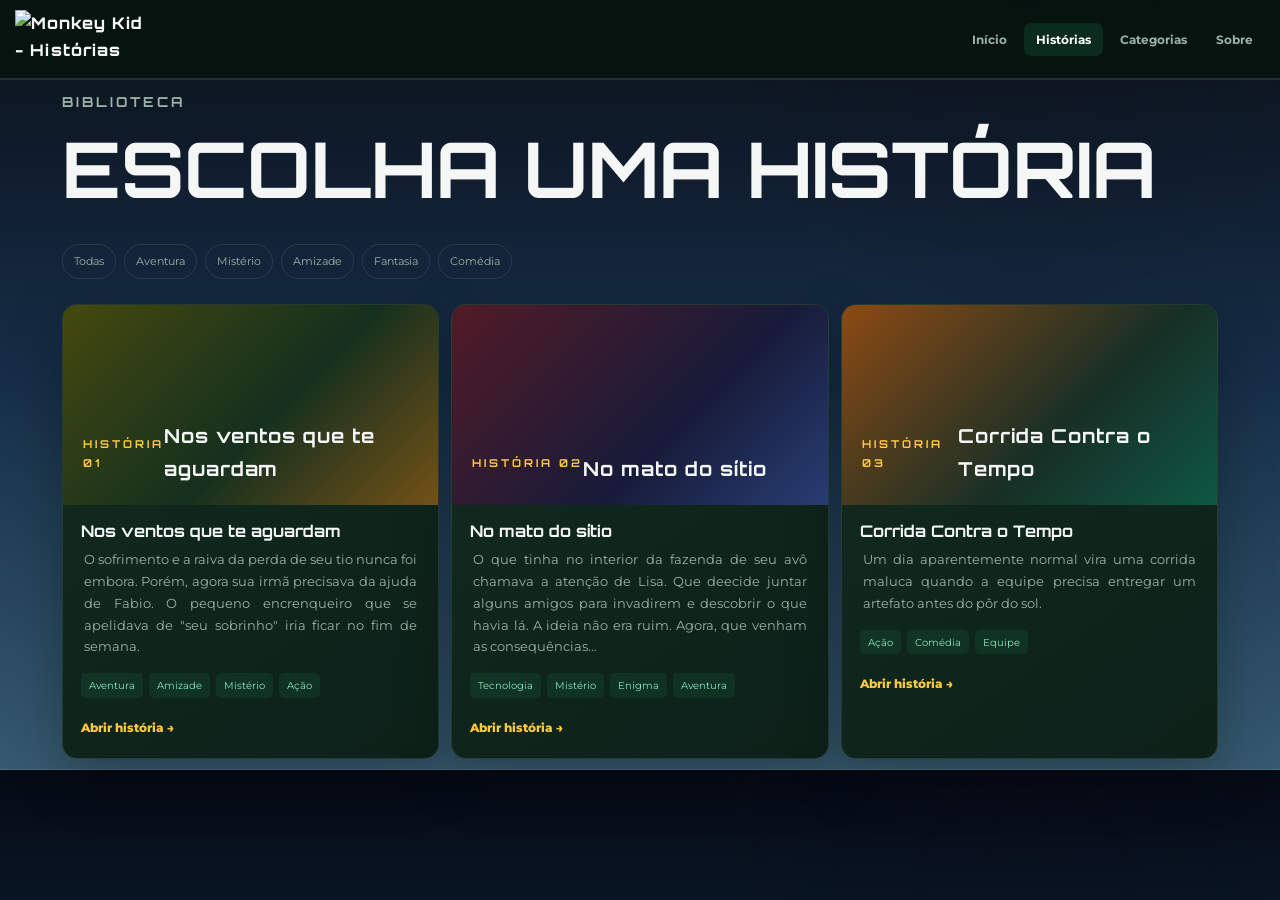
==== Estudos de PW/pastas-temas/aventura.html @ 92940f07 "site de estudos de Programação e Web" ====
<!DOCTYPE html>
<html lang="en">

<head>
    <meta charset="UTF-8">
    <meta name="viewport" content="width=device-width, initial-scale=1.0">
    <title>Como Treinar o Seu Dragão</title>
    <link rel="stylesheet" href="temas.css">
</head>

<body id="ctsd">
    <nav class="navbar">
        <div class="container nav-inner">
            <a class="logo" href="index.html"><img src="logo.png" alt="Monkey Kid - Histórias de Fãs"></a>
            <ul class="nav-links">
                <li><a href="../index.html">Início</a></li>
                <li><a class="active" href="../index.html#historias">Histórias</a></li>
                <li><a href="../index.html#categorias">Categorias</a></li>
                <li><a href="../index.html#sobre">Sobre</a></li>
            </ul>
        </div>
    </nav>

    <section id="historias" class="section alt">
        <div class="container">
            <div class="section-head">
                <div>
                    <p class="eyebrow">BIBLIOTECA</p>
                    <h1 class="escolha">Escolha uma história</h1>
                </div>

            </div>
            <div class="filters"><span class="filter">Todas</span><span class="filter">Aventura</span><span
                    class="filter">Mistério</span><span class="filter">Amizade</span><span
                    class="filter">Fantasia</span><span class="filter">Comédia</span>
            </div>

            <div class="story-grid">
                <article class="story-card">
                    <div class="cover c1"><span class="eyebrow">HISTÓRIA 01</span><strong>Nos ventos que te
                            aguardam</strong></div>
                    <div class="card-body">
                        <h3>Nos ventos que te aguardam</h3>
                        <p>O sofrimento e a raiva da perda de seu tio nunca foi embora. Porém, agora sua irmã precisava
                            da ajuda de Fabio. O pequeno encrenqueiro que se apelidava de "seu sobrinho" iria ficar no
                            fim de semana.</p>
                        <div class="tags">
                            <span class="tag">Aventura</span><span class="tag">Amizade</span>
                            <span class="tag">Mistério</span><span class="tag">Ação</span>
                        </div>
                        <a class="read-link" href="#">Abrir história →</a>
                    </div>
                </article>

                <article class="story-card">
                    <div class="cover c2"><span class="eyebrow">HISTÓRIA 02</span><strong>No mato do sítio</strong>
                    </div>
                    <div class="card-body">
                        <h3>No mato do sítio</h3>
                        <p>O que tinha no interior da fazenda de seu avô chamava a atenção de Lisa. Que deecide juntar
                            alguns amigos para invadirem e descobrir o que havia lá. A ideia não era ruim. Agora, que
                            venham as consequências...</p>
                        <div class="tags"><span class="tag">Tecnologia</span><span class="tag">
                                Mistério</span><span class="tag">Enigma</span><span class="tag">Aventura</span></div>
                        <a class="read-link" href="#">Abrir história →</a>
                    </div>
                </article>

                <article class="story-card">
                    <div class="cover c3"><span class="eyebrow">HISTÓRIA 03</span><strong>Corrida Contra o
                            Tempo</strong></div>
                    <div class="card-body">
                        <h3>Corrida Contra o Tempo</h3>
                        <p>Um dia aparentemente normal vira uma corrida maluca quando a equipe precisa entregar um
                            artefato antes do pôr do sol.</p>
                        <div class="tags"><span class="tag">Ação</span><span class="tag">Comédia</span><span
                                class="tag">Equipe</span></div>
                        <a class="read-link" href="#">Abrir história →</a>
                    </div>
                </article>

            </div>
        </div>
    </section>
</body>

</html>
---- Estudos de PW/pastas-temas/temas.css ----
@import url('https://fonts.googleapis.com/css2?family=Montserrat:wght@400;500;600;700;800&family=Orbitron:wght@500;700;800&display=swap');

* {
    box-sizing: border-box;
    margin: 0;
    padding: 0
}

:root {
    --bg: #07140f;
    --panel: #0d2119;
    --panel2: #112b20;
    --green: #29d487;
    --gold: #ffc83d;
    --red: #ef3340;
    --text: #f4f7f5;
    --muted: #9bb2a7;
    --line: rgba(255, 255, 255, .1);
    --shadow: 0 18px 55px rgba(0, 0, 0, .28)
}

html {
    scroll-behavior: smooth
}

#lmk{
    font-family: Montserrat, Arial, sans-serif;
    color: var(--text);
    background:
        radial-gradient(circle at 60% 5%, rgba(223, 219, 19, 0.24), transparent 25%),
        linear-gradient(180deg,#06100C,#123A29,#1B6B4A);
    line-height: 1.7;
}
#ctsd{
    font-family: Montserrat, Arial, sans-serif;
    color: var(--text);
    background:
        radial-gradient(circle at 80% 0%, rgba(9, 8, 24, 0.263), transparent 25%),
        linear-gradient( 180deg,#050A14,#102A43,#31566B);
    line-height: 1.7;
}

a {
    text-decoration: none;
    color: inherit
}

img {
    max-width: 100%;
    display: block
}

.container {
    width: 98%;
    margin: auto;
    max-width: 1250px;
}

.navbar {
    position: sticky;
    top: 0;
    z-index: 20;
    background: rgba(7, 20, 15, .9);
    backdrop-filter: blur(14px);
    border-bottom: 1px solid var(--line)
}

.nav-inner {
    min-height: 78px;
    display: flex;
    align-items: center;
    justify-content: space-between;
    gap: 24px
}

.logo {
    display: flex;
    align-items: center;
    gap: 12px;
    font-family: Orbitron, sans-serif;
    font-weight: 800;
    letter-spacing: 1px
}

.logo img {
    width: 135px;
    height: auto;
    max-height: 58px;
    object-fit: contain
}

.nav-links {
    display: flex;
    flex-wrap: wrap;
    gap: 5px;
    list-style: none
}

.nav-links a {
    padding: 9px 12px;
    color: var(--muted);
    font-size: .78rem;
    font-weight: 700;
    border-radius: 7px;
    transition: .5s ease
}

.nav-links a:hover,
.nav-links a.active {
    color: white;
    background: rgba(41, 212, 135, .12)
}

.hero {
    padding: 95px 0 80px;
    display: grid;
    grid-template-columns: 1.15fr .85fr;
    gap: 55px;
    align-items: center
}

.eyebrow {
    font-family: Orbitron, sans-serif;
    color: var(--gold);
    font-size: .68rem;
    letter-spacing: 3px;
    font-weight: 700;
    margin-bottom: 13px;
}

h1,
h2,
h3 {
    font-family: Orbitron, sans-serif;
    line-height: 1.12
}

h1 {
    font-size: clamp(2.7rem, 6vw, 5.3rem);
    text-transform: uppercase
}

h1 span {
    color: var(--green)
}

.section {
    padding: 10px 50px;
}

.section.alt {
    background: rgba(255, 255, 255, .025);
    border-top: 1px solid var(--line);
    border-bottom: 1px solid var(--line)
}

.section-head {
    display: flex;
    justify-content: space-between;
    align-items: end;
    gap: 30px;
    margin-bottom: 32px;
}

.section-head p {
    max-width: 430px;
    color: var(--muted);
    font-size: .86rem;
}

.filters {
    display: flex;
    flex-wrap: wrap;
    gap: 8px;
    margin-bottom: 25px
}

.filter {
    border: 1px solid var(--line);
    padding: 7px 11px;
    border-radius: 999px;
    color: var(--muted);
    font-size: 0.7rem;
}

.story-grid {
    display: grid;
    grid-template-columns: repeat(3, 1fr);
    gap: 12px;
}

.story-card {
    background: linear-gradient(145deg, var(--panel2), var(--panel));
    border: 1px solid var(--line);
    border-radius: 15px;
    overflow: hidden;
    box-shadow: var(--shadow);
    transition: .5s ease
}

.story-card:hover {
    transform: translateY(-7px);
    border-color: rgba(41, 212, 135, .45)
}

.cover {
    height: 200px;
    display: flex;
    align-items: end;
    padding: 20px;
    position: relative;
    overflow: hidden
}

.cover:before {
    content: normal;
    position: absolute;
    width: 190px;
    height: 190px;
    border: 1px solid rgba(255, 255, 255, .12);
    border-radius: 50%;
    right: -35px;
    top: -65px
}

.cover strong {
    position: relative;
    font-family: Orbitron;
    font-size: 1.2rem;
    letter-spacing: 1px
}

.c1 {
    background: linear-gradient(135deg, #45490d, #15301e 55%, #735117)
}

.c2 {
    background: linear-gradient(135deg, #521b26, #171b39 60%, #283d73)
}

.c3 {
    background: linear-gradient(135deg, #8c4a13, #172f26 60%, #0e5744)
}

.c4 {
    background: linear-gradient(135deg, #321657, #102d36 60%, #0b493b)
}

.c5 {
    background: linear-gradient(135deg, #7b2d12, #39200e 60%, #15503b)
}

.c6 {
    background: linear-gradient(135deg, #134b68, #1c1c3d 60%, #76521a)
}

.card-body {
    padding: 18px;
}

.card-body h3 {
    font-size: 1rem;
    margin-bottom: 8px
}

.card-body p {
    color: var(--muted);
    font-size: .8rem;
    min-height: 65px;
    text-align: justify;
    margin: 3px
}

.tags {
    display: flex;
    flex-wrap: wrap;
    gap: 6px;
    margin: 15px 0
}

.tag {
    padding: 4px 8px;
    background: rgba(41, 212, 135, .08);
    color: #83e9ba;
    border-radius: 5px;
    font-size: .62rem
}

.read-link {
    display: inline-block;
    color: var(--gold);
    font-size: .75rem;
    font-weight: 800;
    margin-top: 3px
}

blockquote {
    padding: 25px;
    border-left: 3px solid var(--gold);
    background: rgba(255, 255, 255, .035);
    color: #dce8e2;
    font-style: italic
}

@media(max-width:900px) {

    .hero,
    .two-col,
    .story-layout {
        grid-template-columns: 1fr
    }

    .story-grid {
        grid-template-columns: repeat(2, 1fr)
    }

    .story-sidebar {
        position: static
    }
}

@media(max-width:600px) {
    .nav-inner {
        flex-direction: column;
        padding: 15px 0
    }

    .logo img {
        width: 125px
    }

    .nav-links {
        justify-content: center
    }

    .hero {
        padding-top: 55px
    }

    .story-grid {
        grid-template-columns: 1fr
    }

    .section {
        padding: 60px 0
    }

    .footer {
        grid-template-columns: 1fr
    }
}
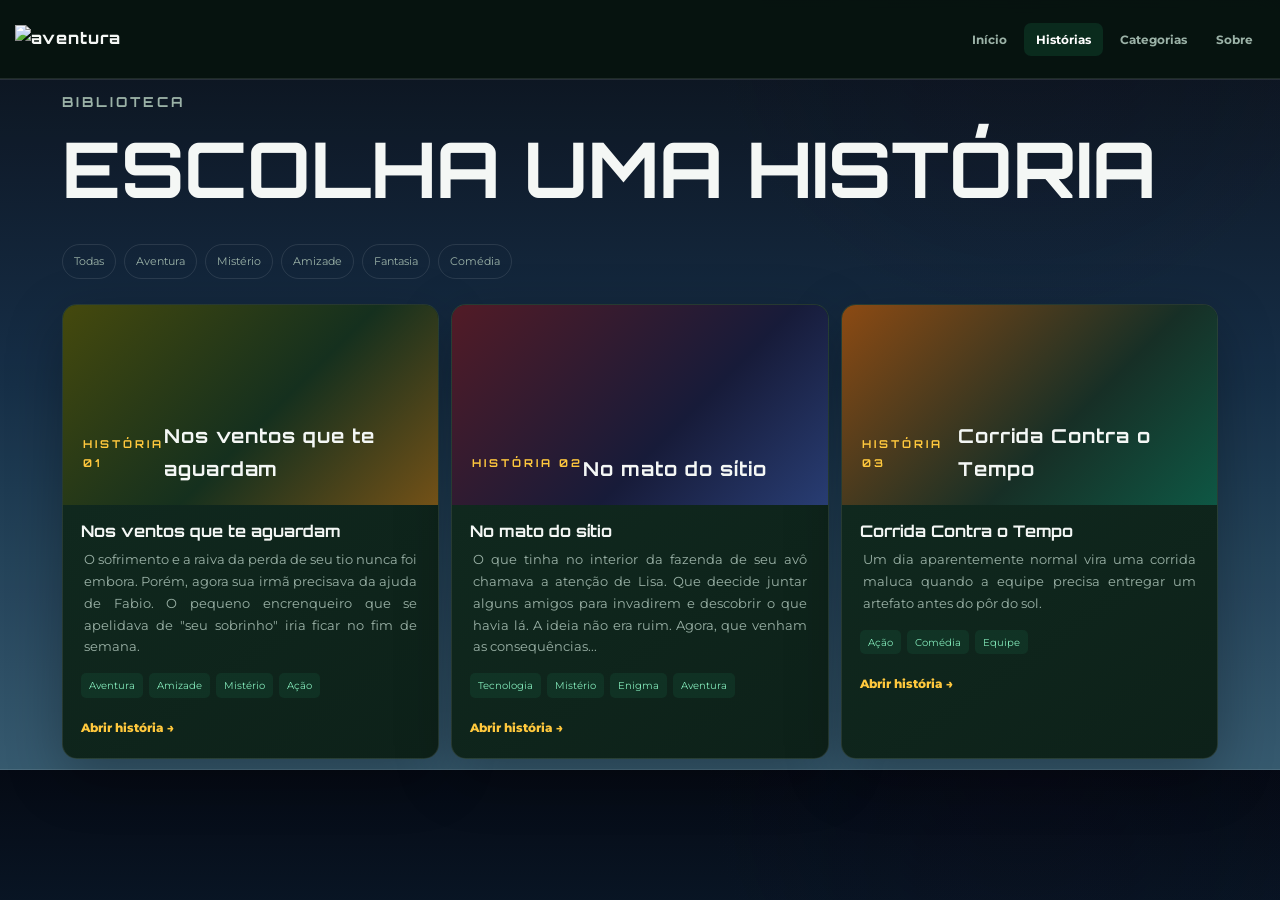
==== commit 46b08357: "Refactor aventura.html structure and content" ====
--- a/Estudos de PW/pastas-temas/aventura.html
+++ b/Estudos de PW/pastas-temas/aventura.html
@@ -4,14 +4,14 @@
 <head>
     <meta charset="UTF-8">
     <meta name="viewport" content="width=device-width, initial-scale=1.0">
-    <title>Como Treinar o Seu Dragão</title>
+    <title>aventura</title>
     <link rel="stylesheet" href="temas.css">
 </head>
 
 <body id="ctsd">
     <nav class="navbar">
         <div class="container nav-inner">
-            <a class="logo" href="index.html"><img src="logo.png" alt="Monkey Kid - Histórias de Fãs"></a>
+            <a class="logo" href="index.html"><img src="logo.png" alt="aventura"></a>
             <ul class="nav-links">
                 <li><a href="../index.html">Início</a></li>
                 <li><a class="active" href="../index.html#historias">Histórias</a></li>
@@ -84,4 +84,4 @@
     </section>
 </body>
 
-</html>+</html>
